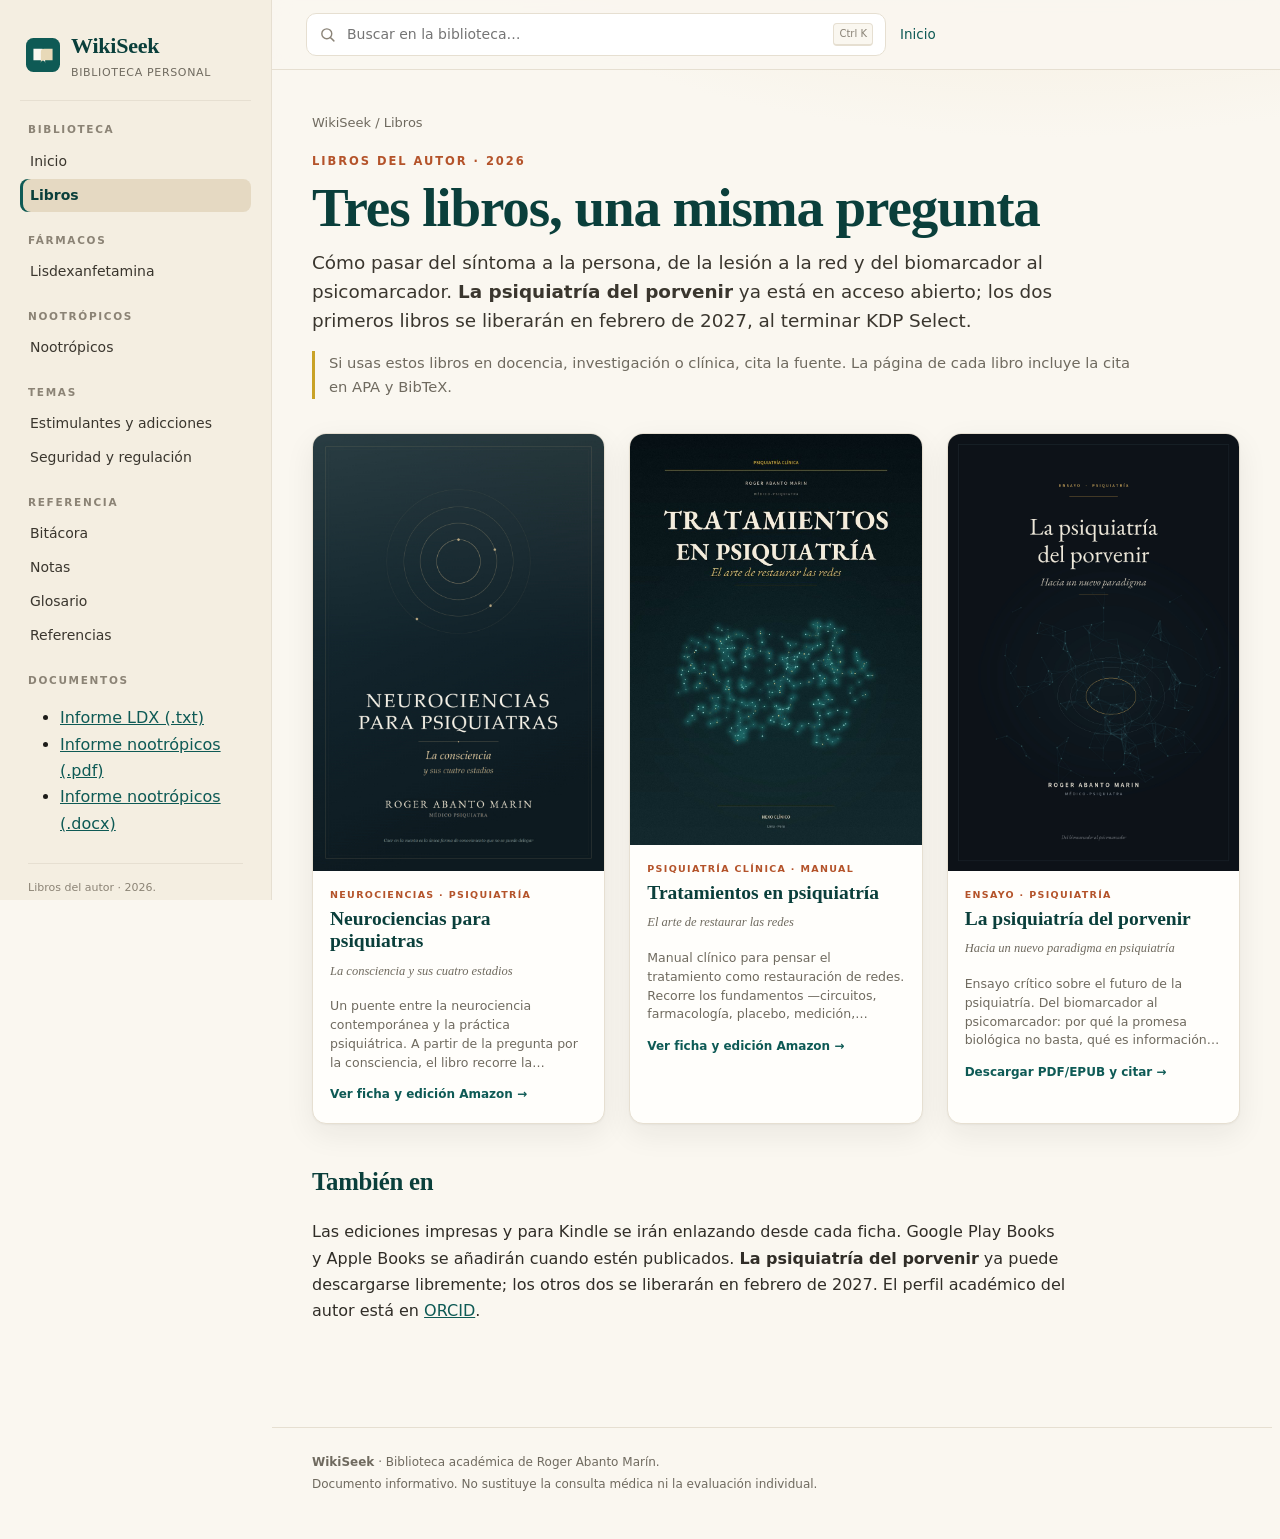
==== libros/index.html @ d5ec1b9a "WikiSeek: sitio publico, libro La psiquiatria del porvenir y metadatos" ====
<!doctype html>
<html lang="es">
<head>
<meta charset="utf-8">
<meta name="viewport" content="width=device-width, initial-scale=1">
<title>Libros · WikiSeek</title>
<meta name="description" content="Los tres libros de Roger Abanto Marín: Neurociencias para psiquiatras, Tratamientos en psiquiatría y La psiquiatría del porvenir. El tercero ya está en acceso abierto.">
<link rel="icon" href="data:image/svg+xml,%3Csvg xmlns='http://www.w3.org/2000/svg' viewBox='0 0 64 64'%3E%3Crect width='64' height='64' rx='14' fill='%230e5a55'/%3E%3Cpath d='M14 20h16c4 0 6 2 6 6v22c0-4-2-6-6-6H14z' fill='%23faf7f0'/%3E%3Cpath d='M50 20H34c-4 0-6 2-6 6v22c0-4 2-6 6-6h16z' fill='%23e8d9b8'/%3E%3C/svg%3E">
<link rel="stylesheet" href="../assets/style.css">
<link rel="stylesheet" href="libros.css">

</head>
<body data-page="libros">
<a class="skip" href="#contenido">Saltar al contenido</a>
<div class="layout">
  <aside class="sidebar" id="sidebar">
  <a class="brand" href="../index.html">
    <span class="brand-mark" aria-hidden="true">
      <svg viewBox="0 0 64 64" width="34" height="34"><rect width="64" height="64" rx="14" fill="#0e5a55"/><path d="M14 20h16c4 0 6 2 6 6v22c0-4-2-6-6-6H14z" fill="#faf7f0"/><path d="M50 20H34c-4 0-6 2-6 6v22c0-4 2-6 6-6h16z" fill="#e8d9b8"/></svg>
    </span>
    <span><strong>WikiSeek</strong><small>Biblioteca personal</small></span>
  </a>
  <nav class="nav" aria-label="Navegación principal">
<p class="nav-label">Biblioteca</p><ul>
<li><a href="../index.html">Inicio</a></li>
<li><a class="active" href="index.html">Libros</a></li>
</ul>
<p class="nav-label">Fármacos</p><ul>
<li><a href="../articulos/lisdexanfetamina.html">Lisdexanfetamina</a></li>
</ul>
<p class="nav-label">Nootrópicos</p><ul>
<li><a href="../articulos/nootropicos.html">Nootrópicos</a></li>
</ul>
<p class="nav-label">Temas</p><ul>
<li><a href="../articulos/adicciones.html">Estimulantes y adicciones</a></li>
<li><a href="../articulos/seguridad.html">Seguridad y regulación</a></li>
</ul>
<p class="nav-label">Referencia</p><ul>
<li><a href="../articulos/bitacora.html">Bitácora</a></li>
<li><a href="../articulos/notas.html">Notas</a></li>
<li><a href="../articulos/glosario.html">Glosario</a></li>
<li><a href="../articulos/referencias.html">Referencias</a></li>
</ul>
</nav>
<p class="nav-label">Documentos</p><ul class="docs">
<li><a href="../documentos/lisdexanfetamina.txt">Informe LDX (.txt)</a></li>
<li><a href="../documentos/nootropicos.pdf">Informe nootrópicos (.pdf)</a></li>
<li><a href="../documentos/nootropicos.docx">Informe nootrópicos (.docx)</a></li>
</ul>
  <p class="side-foot">Libros del autor · 2026.<br>El tercer libro, en acceso abierto.</p>
</aside>
  <div class="main">
    <header class="topbar">
  <button class="menu-btn" id="menuBtn" aria-label="Abrir menú" aria-expanded="false">☰</button>
  <form class="search" role="search" action="../index.html" method="get">
    <svg viewBox="0 0 24 24" width="17" height="17" aria-hidden="true"><circle cx="11" cy="11" r="7" fill="none" stroke="currentColor" stroke-width="2"/><path d="M16.5 16.5 21 21" stroke="currentColor" stroke-width="2" stroke-linecap="round"/></svg>
    <input id="qTop" name="q" type="search" placeholder="Buscar en la biblioteca…" autocomplete="off" aria-label="Buscar">
    <kbd>Ctrl K</kbd>
  </form>
  <a class="toplink" href="../index.html">Inicio</a>
</header>
    <main id="contenido" class="content">
      <p class="crumb"><a href="../index.html">WikiSeek</a> / Libros</p>
      <section class="books-hero">
        <p class="kicker">Libros del autor · 2026</p>
        <h1>Tres libros, una misma pregunta</h1>
        <p class="lede">Cómo pasar del síntoma a la persona, de la lesión a la red y del biomarcador al psicomarcador. <strong>La psiquiatría del porvenir</strong> ya está en acceso abierto; los dos primeros libros se liberarán en febrero de 2027, al terminar KDP Select.</p>
        <p class="books-note">Si usas estos libros en docencia, investigación o clínica, cita la fuente. La página de cada libro incluye la cita en APA y BibTeX.</p>
      </section>
      <div class="book-grid">
        <a class="book-card" href="neurociencias.html">
  <img src="portadas/neurociencias.jpg" alt="Portada de Neurociencias para psiquiatras">
  <div class="book-card-body">
    <span class="book-tag">Neurociencias · Psiquiatría</span>
    <h3>Neurociencias para psiquiatras</h3>
    <p class="book-card-sub">La consciencia y sus cuatro estadios</p>
    <p>Un puente entre la neurociencia contemporánea y la práctica psiquiátrica. A partir de la pregunta por la consciencia, el libro recorre la neurona, la plasticidad, el yo corporal, narrativo y agente, y los cuatro estadios que organizan la experiencia. Cada capítulo combina evidencia, casos clínicos y una escritura pensada para la guardia.</p>
    <span class="book-card-link">Ver ficha y edición Amazon →</span>
  </div>
</a><a class="book-card" href="tratamientos.html">
  <img src="portadas/tratamientos.jpg" alt="Portada de Tratamientos en psiquiatría">
  <div class="book-card-body">
    <span class="book-tag">Psiquiatría clínica · Manual</span>
    <h3>Tratamientos en psiquiatría</h3>
    <p class="book-card-sub">El arte de restaurar las redes</p>
    <p>Manual clínico para pensar el tratamiento como restauración de redes. Recorre los fundamentos —circuitos, farmacología, placebo, medición, polifarmacia— y los grandes síndromes, con énfasis en decisiones reales: qué combinar, cuándo cambiar, cómo medir y cuándo retirar.</p>
    <span class="book-card-link">Ver ficha y edición Amazon →</span>
  </div>
</a><a class="book-card" href="porvenir.html">
  <img src="portadas/porvenir.jpg" alt="Portada de La psiquiatría del porvenir">
  <div class="book-card-body">
    <span class="book-tag">Ensayo · Psiquiatría</span>
    <h3>La psiquiatría del porvenir</h3>
    <p class="book-card-sub">Hacia un nuevo paradigma en psiquiatría</p>
    <p>Ensayo crítico sobre el futuro de la psiquiatría. Del biomarcador al psicomarcador: por qué la promesa biológica no basta, qué es información, cómo se propaga en la red y qué programa de investigación podría reemplazar el modelo actual.</p>
    <span class="book-card-link">Descargar PDF/EPUB y citar →</span>
  </div>
</a>
      </div>
      <section class="book-section">
        <h2>También en</h2>
        <p class="book-prose">Las ediciones impresas y para Kindle se irán enlazando desde cada ficha. Google Play Books y Apple Books se añadirán cuando estén publicados. <strong>La psiquiatría del porvenir</strong> ya puede descargarse libremente; los otros dos se liberarán en febrero de 2027. El perfil académico del autor está en <a href="https://orcid.org/0000-0003-4828-6290" target="_blank" rel="noopener">ORCID</a>.</p>
      </section>
    </main>
    <footer class="foot">
  <p><strong>WikiSeek</strong> · Biblioteca académica de Roger Abanto Marín.</p>
  <p>Documento informativo. No sustituye la consulta médica ni la evaluación individual.</p>
</footer>
  </div>
</div>
<script src="../assets/search.js"></script>
</body>
</html>
---- assets/style.css ----
:root {
  --paper: #faf7f0;
  --panel: #fffefb;
  --ink: #1d1c19;
  --muted: #6f6a5f;
  --line: #e6dfd1;
  --accent: #0e5a55;
  --accent-ink: #0a3f3b;
  --warm: #b4532a;
  --gold: #c9a227;
  --shadow: 0 1px 2px rgba(29, 28, 25, .04), 0 10px 30px rgba(29, 28, 25, .07);
  --serif: Georgia, "Iowan Old Style", "Times New Roman", serif;
  --sans: Inter, system-ui, -apple-system, "Segoe UI", Roboto, Arial, sans-serif;
  --mono: "SFMono-Regular", Consolas, "Liberation Mono", monospace;
}

* { box-sizing: border-box; }

html { scroll-behavior: smooth; }

body {
  margin: 0;
  background:
    radial-gradient(1100px 520px at 82% -12%, #f1e7d2 0%, transparent 62%),
    var(--paper);
  color: var(--ink);
  font-family: var(--sans);
  font-size: 16px;
  line-height: 1.65;
  -webkit-font-smoothing: antialiased;
}

a { color: var(--accent); }

mark {
  background: #f6e3a8;
  color: inherit;
  padding: 0 2px;
  border-radius: 3px;
}

.skip {
  position: absolute;
  left: -9999px;
  top: 0;
  background: var(--accent);
  color: #fff;
  padding: 10px 16px;
  z-index: 100;
}
.skip:focus { left: 8px; top: 8px; }

.layout { min-height: 100vh; }

/* ------------------------------------------------------------ sidebar */
.sidebar {
  position: fixed;
  inset: 0 auto 0 0;
  width: 272px;
  padding: 26px 20px 30px;
  background: #f4eee1;
  border-right: 1px solid var(--line);
  overflow-y: auto;
  z-index: 40;
}

.brand {
  display: flex;
  align-items: center;
  gap: 11px;
  text-decoration: none;
  color: var(--ink);
  padding: 2px 6px 18px;
  border-bottom: 1px solid var(--line);
}
.brand-mark { display: flex; }
.brand strong {
  display: block;
  font-family: var(--serif);
  font-size: 22px;
  letter-spacing: -.01em;
  color: var(--accent-ink);
}
.brand small {
  display: block;
  font-size: 11px;
  color: var(--muted);
  letter-spacing: .06em;
  text-transform: uppercase;
}

.nav-label {
  margin: 20px 8px 6px;
  font-size: 10.5px;
  font-weight: 700;
  letter-spacing: .16em;
  text-transform: uppercase;
  color: #8b8375;
}

.nav ul { list-style: none; margin: 0; padding: 0; }
.nav li { margin: 1px 0; }
.nav a {
  display: block;
  padding: 7px 10px;
  border-radius: 8px;
  color: #3a362e;
  text-decoration: none;
  font-size: 14px;
  line-height: 1.35;
}
.nav a:hover { background: #ebe2d0; color: var(--accent-ink); }
.nav a.active {
  background: #e5d9c2;
  color: var(--accent-ink);
  font-weight: 600;
  box-shadow: inset 3px 0 0 var(--accent);
}
.nav .docs a { font-size: 13px; color: #4e493f; }
.nav .docs a::before { content: "↧ "; color: var(--warm); }

.side-foot {
  margin: 26px 8px 0;
  padding-top: 16px;
  border-top: 1px solid var(--line);
  font-size: 11px;
  line-height: 1.5;
  color: #8b8375;
}

/* ------------------------------------------------------------ topbar */
.main { margin-left: 272px; min-height: 100vh; }

.topbar {
  position: sticky;
  top: 0;
  z-index: 30;
  display: flex;
  align-items: center;
  gap: 14px;
  padding: 13px 34px;
  background: rgba(250, 247, 240, .9);
  backdrop-filter: blur(10px);
  border-bottom: 1px solid var(--line);
}

.menu-btn {
  display: none;
  border: 1px solid var(--line);
  background: #fff;
  color: var(--accent-ink);
  font-size: 18px;
  line-height: 1;
  padding: 6px 10px;
  border-radius: 8px;
  cursor: pointer;
}

.search {
  flex: 1;
  max-width: 580px;
  display: flex;
  align-items: center;
  gap: 9px;
  padding: 8px 12px;
  background: #fff;
  border: 1px solid var(--line);
  border-radius: 10px;
  color: #8a8377;
}
.search input {
  flex: 1;
  min-width: 0;
  border: 0;
  outline: 0;
  background: transparent;
  font: inherit;
  font-size: 14px;
  color: var(--ink);
}
.search kbd {
  font-family: var(--sans);
  font-size: 10px;
  color: #8a8377;
  border: 1px solid var(--line);
  border-bottom-width: 2px;
  border-radius: 4px;
  padding: 2px 5px;
  background: #faf7f0;
  white-space: nowrap;
}
.toplink {
  font-size: 13.5px;
  text-decoration: none;
  color: var(--accent);
  white-space: nowrap;
}

.content { padding: 38px 40px 64px; max-width: 1160px; }

/* ------------------------------------------------------------ hero */
.hero { max-width: 880px; padding: 20px 0 6px; }
.kicker {
  margin: 0 0 6px;
  font-size: 11.5px;
  font-weight: 700;
  letter-spacing: .17em;
  text-transform: uppercase;
  color: var(--warm);
}
.hero h1 {
  margin: 4px 0 16px;
  font-family: var(--serif);
  font-weight: 700;
  font-size: clamp(46px, 6vw, 68px);
  line-height: 1.02;
  letter-spacing: -.025em;
  color: var(--accent-ink);
}
.lede {
  font-size: 19px;
  line-height: 1.6;
  color: #3b382f;
  max-width: 720px;
  margin: 0 0 8px;
}

.hero-search {
  display: flex;
  align-items: center;
  gap: 10px;
  margin: 28px 0 12px;
  padding: 10px 12px;
  max-width: 700px;
  background: #fff;
  border: 1px solid var(--line);
  border-radius: 14px;
  box-shadow: var(--shadow);
  color: #8a8377;
}
.hero-search input {
  flex: 1;
  min-width: 0;
  border: 0;
  outline: 0;
  background: transparent;
  font: inherit;
  font-size: 16px;
  color: var(--ink);
}
.hero-search button {
  border: 0;
  background: var(--accent);
  color: #fff;
  font: inherit;
  font-size: 13.5px;
  font-weight: 600;
  padding: 9px 16px;
  border-radius: 9px;
  cursor: pointer;
}
.hero-search button:hover { background: var(--accent-ink); }
.stats { font-size: 13px; color: var(--muted); margin: 10px 0 0; }

/* ------------------------------------------------------------ cards */
.explore { margin-top: 34px; }

.chips { display: flex; flex-wrap: wrap; gap: 8px; margin-bottom: 18px; }
.chip {
  border: 1px solid var(--line);
  background: #fff;
  color: #4a463d;
  font: inherit;
  font-size: 13px;
  padding: 7px 14px;
  border-radius: 999px;
  cursor: pointer;
}
.chip:hover { border-color: #c9bda5; }
.chip.active { background: var(--accent); border-color: var(--accent); color: #fff; }

.grid {
  display: grid;
  grid-template-columns: repeat(2, minmax(0, 1fr));
  gap: 18px;
}

.card {
  display: block;
  padding: 22px 22px 18px;
  background: var(--panel);
  border: 1px solid var(--line);
  border-radius: 16px;
  text-decoration: none;
  color: inherit;
  transition: transform .15s ease, box-shadow .15s ease, border-color .15s ease;
}
.card:hover {
  transform: translateY(-2px);
  box-shadow: var(--shadow);
  border-color: #cfc3aa;
}
.card-cat {
  font-size: 10.5px;
  font-weight: 700;
  letter-spacing: .15em;
  text-transform: uppercase;
  color: var(--warm);
}
.card h2 {
  margin: 8px 0 7px;
  font-family: var(--serif);
  font-size: 25px;
  line-height: 1.15;
  color: var(--accent-ink);
}
.card p { margin: 0 0 12px; font-size: 14px; line-height: 1.55; color: #575247; }
.card-meta { font-size: 12px; color: var(--muted); }

.empty { padding: 34px 10px; text-align: center; color: var(--muted); }

.howto {
  margin-top: 58px;
  padding-top: 26px;
  border-top: 1px solid var(--line);
  max-width: 1000px;
}
.howto h2 {
  font-family: var(--serif);
  font-size: 28px;
  margin: 0 0 16px;
  color: var(--accent-ink);
}
.howto-grid {
  display: grid;
  grid-template-columns: repeat(3, minmax(0, 1fr));
  gap: 22px;
}
.howto h3 { margin: 0 0 6px; font-size: 14px; letter-spacing: .02em; }
.howto p { margin: 0; font-size: 14px; color: #565147; line-height: 1.6; }
kbd {
  font-family: var(--sans);
  font-size: 11px;
  border: 1px solid var(--line);
  border-bottom-width: 2px;
  border-radius: 4px;
  padding: 1px 5px;
  background: #fff;
}

/* ------------------------------------------------------------ artículo */
.article { max-width: 1100px; }

.art-head {
  max-width: 840px;
  padding-bottom: 22px;
  margin-bottom: 26px;
  border-bottom: 1px solid var(--line);
}
.art-head h1 {
  margin: 6px 0 12px;
  font-family: var(--serif);
  font-size: clamp(34px, 4.4vw, 50px);
  line-height: 1.05;
  letter-spacing: -.02em;
  color: var(--accent-ink);
}
.art-meta { margin: 12px 0 0; font-size: 12.5px; color: var(--muted); }

.art-grid {
  display: grid;
  grid-template-columns: 218px minmax(0, 1fr);
  gap: 40px;
  align-items: start;
}
.art-grid.no-toc { grid-template-columns: minmax(0, 1fr); }

.toc {
  position: sticky;
  top: 82px;
  padding-left: 15px;
  border-left: 2px solid var(--line);
  font-size: 13px;
  max-height: calc(100vh - 120px);
  overflow-y: auto;
}
.toc-title {
  margin: 0 0 8px;
  font-size: 10.5px;
  font-weight: 700;
  letter-spacing: .15em;
  text-transform: uppercase;
  color: #8b8375;
}
.toc ol { list-style: none; margin: 0; padding: 0; }
.toc li { margin: 4px 0; line-height: 1.35; }
.toc a { color: #5c574c; text-decoration: none; font-size: 12.5px; }
.toc a:hover { color: var(--accent); }
.toc .lvl-4 { padding-left: 11px; }
.toc .lvl-4 a { font-size: 11.5px; color: #7b7468; }

.prose {
  max-width: 770px;
  font-size: 16.5px;
  line-height: 1.75;
  color: #26241f;
}
.prose h2 {
  margin: 44px 0 14px;
  padding-bottom: 8px;
  border-bottom: 1px solid var(--line);
  font-family: var(--serif);
  font-size: 30px;
  line-height: 1.15;
  color: var(--accent-ink);
  scroll-margin-top: 92px;
}
.prose h3 {
  margin: 32px 0 10px;
  font-family: var(--serif);
  font-size: 22px;
  line-height: 1.2;
  color: #1f3d39;
  scroll-margin-top: 92px;
}
.prose h4 {
  margin: 24px 0 8px;
  font-size: 17px;
  color: #222;
  scroll-margin-top: 92px;
}
.prose p { margin: 0 0 14px; }
.prose ul, .prose ol { margin: 0 0 16px 22px; padding: 0; }
.prose li { margin: 6px 0; }
.prose a { color: var(--accent); text-underline-offset: 2px; }
.prose strong { color: #141310; }
.prose em { color: #3d3a33; }

.prose blockquote {
  margin: 22px 0;
  padding: 14px 18px;
  background: #f3ecdc;
  border-left: 3px solid var(--warm);
  border-radius: 0 10px 10px 0;
  color: #4a4437;
}
.prose blockquote p { margin: 0; }

.prose code {
  font-family: var(--mono);
  font-size: 13.5px;
  background: #f0eadc;
  padding: 1px 5px;
  border-radius: 4px;
}

pre.ascii {
  margin: 22px 0;
  padding: 14px 16px;
  background: #f6f1e6;
  border: 1px solid var(--line);
  border-radius: 10px;
  font-family: var(--mono);
  font-size: 11.5px;
  line-height: 1.35;
  white-space: pre;
  overflow-x: auto;
}

.tabla-wrap { margin: 22px 0; overflow-x: auto; }
table.data {
  width: 100%;
  border-collapse: collapse;
  background: #fff;
  border: 1px solid var(--line);
  font-size: 13px;
  line-height: 1.45;
}
table.data th {
  background: #124f49;
  color: #fff;
  text-align: left;
  padding: 8px 10px;
  font-size: 12px;
  font-weight: 600;
  letter-spacing: .02em;
  vertical-align: bottom;
}
table.data td {
  padding: 8px 10px;
  border-top: 1px solid #eee7d8;
  vertical-align: top;
}
table.data tbody tr:nth-child(even) td { background: #fbf8f0; }

.cite {
  font-size: .72em;
  font-weight: 600;
  color: var(--warm);
  text-decoration: none;
  vertical-align: super;
  line-height: 0;
}
.cite:hover { text-decoration: underline; }

ol.refs { margin-left: 20px; }
ol.refs li { margin: 9px 0; font-size: 13.5px; line-height: 1.55; }
.prose p.ref {
  margin: 0 0 9px;
  padding-left: 2.3em;
  text-indent: -2.3em;
  font-size: 13.5px;
  line-height: 1.55;
}
.prose p.num {
  padding-left: 1.8em;
  text-indent: -1.8em;
}

.related {
  display: flex;
  flex-wrap: wrap;
  gap: 9px;
  margin: 44px 0 6px;
  padding-top: 18px;
  border-top: 1px solid var(--line);
}
.related a {
  padding: 8px 14px;
  background: #fff;
  border: 1px solid var(--line);
  border-radius: 999px;
  font-size: 13px;
  text-decoration: none;
  color: var(--accent);
}
.related a:hover { border-color: var(--accent); }

.back { margin: 26px 0 10px; font-size: 14px; }
.back a { text-decoration: none; }

/* ------------------------------------------------------------ pie */
.foot {
  max-width: 1000px;
  padding: 22px 40px 42px;
  border-top: 1px solid var(--line);
  font-size: 12px;
  line-height: 1.6;
  color: var(--muted);
}
.foot p { margin: 3px 0; }

/* ------------------------------------------------------------ progreso */
.progress {
  position: fixed;
  top: 0;
  left: 0;
  height: 3px;
  background: var(--accent);
  width: 0;
  z-index: 60;
  transition: width .08s linear;
}

/* ------------------------------------------------------------ responsive */
@media (max-width: 1080px) {
  .art-grid { grid-template-columns: 1fr; gap: 18px; }
  .toc {
    position: static;
    max-height: none;
    border-left: 0;
    border-top: 1px solid var(--line);
    border-bottom: 1px solid var(--line);
    padding: 14px 0;
  }
  .toc ol { columns: 2; column-gap: 24px; }
}

@media (max-width: 920px) {
  .sidebar { transform: translateX(-102%); transition: transform .22s ease; box-shadow: var(--shadow); }
  .sidebar.open { transform: translateX(0); }
  .main { margin-left: 0; }
  .menu-btn { display: inline-block; }
  .scrim {
    position: fixed; inset: 0; background: rgba(20, 18, 14, .35);
    z-index: 35; opacity: 0; pointer-events: none; transition: opacity .2s;
  }
  .scrim.show { opacity: 1; pointer-events: auto; }
}

@media (max-width: 720px) {
  .grid { grid-template-columns: 1fr; }
  .howto-grid { grid-template-columns: 1fr; }
  .content { padding: 24px 18px 52px; }
  .topbar { padding: 11px 14px; }
  .search kbd { display: none; }
  .hero h1 { font-size: 44px; }
  .lede { font-size: 17px; }
  .art-head h1 { font-size: 34px; }
  .prose { font-size: 16px; }
  .prose h2 { font-size: 26px; }
  .prose h3 { font-size: 20px; }
  .foot { padding: 18px 18px 34px; }
  .toc ol { columns: 1; }
}

@media print {
  body { background: #fff; }
  .sidebar, .topbar, .foot, .related, .back, .toc, .progress, .skip { display: none !important; }
  .main { margin: 0; }
  .content { padding: 0; max-width: none; }
  .article, .prose { max-width: none; }
  .prose a { color: #000; text-decoration: none; }
  table.data { font-size: 10px; }
}
---- libros/libros.css ----
:root{
  --book-shadow: 0 18px 44px rgba(20, 35, 32, .16);
}
.crumb{font-size:13px;color:var(--muted);margin:4px 0 18px}
.crumb a{color:var(--muted);text-decoration:none}
.crumb a:hover{color:var(--accent)}
.books-hero{max-width:820px;margin:8px 0 34px}
.books-hero h1{font-family:var(--serif);font-size:clamp(2.1rem,4.3vw,3.5rem);line-height:1.05;letter-spacing:-.02em;margin:.15em 0 .2em;color:var(--accent-ink)}
.books-hero .lede{font-size:1.15rem;color:#3a362e;max-width:70ch}
.books-note{font-size:.92rem;color:var(--muted);border-left:3px solid var(--gold);padding-left:14px}
.book-detail{max-width:1080px}
.book-hero{display:grid;grid-template-columns:300px minmax(0,1fr);gap:46px;align-items:start;margin:8px 0 30px}
.book-cover{margin:0;position:sticky;top:24px}
.book-cover img{width:100%;height:auto;display:block;border-radius:5px;box-shadow:var(--book-shadow);border:1px solid rgba(0,0,0,.08)}
.book-kicker{font-size:10.5px;letter-spacing:.18em;text-transform:uppercase;font-weight:700;color:var(--warm);margin:0 0 10px}
.book-info h1{font-family:var(--serif);font-size:clamp(2rem,4vw,3.3rem);line-height:1.04;letter-spacing:-.02em;margin:0 0 8px;color:var(--accent-ink)}
.book-sub{font-family:var(--serif);font-style:italic;font-size:clamp(1.15rem,2vw,1.55rem);line-height:1.25;color:#5b5346;margin:0 0 12px}
.book-byline{font-size:.95rem;color:var(--muted);margin:0 0 16px}
.book-meta{display:flex;flex-wrap:wrap;gap:7px;margin:0 0 20px}
.book-meta span{font-size:11.5px;letter-spacing:.02em;background:#f1e9d8;border:1px solid #e2d7c2;color:#4b4438;padding:4px 9px;border-radius:999px}
.book-actions{display:flex;flex-wrap:wrap;gap:10px;margin:0 0 16px}
.btn{display:inline-flex;align-items:center;gap:8px;text-decoration:none;border-radius:9px;padding:11px 15px;font-size:14px;font-weight:600;line-height:1.2;transition:transform .15s ease, box-shadow .15s ease}
.btn small{font-weight:400;opacity:.75;font-size:11px}
.btn:hover{transform:translateY(-1px)}
.btn-primary{background:var(--accent);color:#fff;box-shadow:0 8px 20px rgba(14,90,85,.18)}
.btn-primary:hover{background:var(--accent-ink)}
.btn-ghost{background:var(--panel);color:var(--accent-ink);border:1px solid var(--line)}
.btn-ghost:hover{border-color:#cfc3ac;box-shadow:var(--shadow)}
.book-doi{font-size:13px;color:#4e493f;margin:0 0 12px;padding:7px 10px;background:#f1e9d8;border-left:3px solid var(--gold);border-radius:0 6px 6px 0}
.book-doi a{color:var(--accent);text-decoration:none}
.book-note{font-size:.88rem;color:var(--muted);max-width:60ch;margin:0 0 10px}
.book-links{font-size:.9rem;color:var(--muted);margin:0}
.book-links a{color:var(--accent);text-decoration:none}
.book-section{margin:38px 0}
.book-section h2{font-family:var(--serif);font-size:1.55rem;color:var(--accent-ink);margin:0 0 12px;letter-spacing:-.01em}
.book-prose{max-width:74ch;color:#302d27}
.book-prose p{margin:0 0 1em}
.toc-box,.bib-box{background:#fbf7ee;border:1px solid var(--line);border-radius:12px;padding:12px 18px}
.toc-box summary,.bib-box summary{cursor:pointer;font-weight:600;color:var(--accent-ink);font-size:14px}
.toc-list{margin:14px 0 4px;padding-left:1.3em;columns:2;column-gap:34px;color:#3a362e;font-size:14px}
.toc-list li{margin:0 0 7px;break-inside:avoid}
.toc-list .toc-part{list-style:none;margin-left:-1.3em;font-weight:700;color:var(--warm);font-size:11px;letter-spacing:.08em;text-transform:uppercase;padding-top:8px}
.bib-box{margin-top:12px}
.bib-box pre{white-space:pre-wrap;font-family:var(--mono);font-size:12.5px;line-height:1.55;color:#3a362e;margin:12px 0 0}
.book-cite{background:#f4eee1;border-left:3px solid var(--gold);padding:14px 18px;font-family:var(--mono);font-size:13px;line-height:1.6;color:#332f27;max-width:80ch}
.keywords{color:var(--muted);font-size:14px}
.license{font-size:12.5px;color:var(--muted);border-top:1px solid var(--line);padding-top:18px;margin-top:34px;max-width:80ch}
.back{margin:30px 0 10px}
.back a{text-decoration:none;color:var(--accent)}
.book-grid{display:grid;grid-template-columns:repeat(3,minmax(0,1fr));gap:24px;margin:26px 0 8px}
.book-card{display:flex;flex-direction:column;background:var(--panel);border:1px solid var(--line);border-radius:14px;overflow:hidden;text-decoration:none;color:inherit;box-shadow:var(--shadow);transition:transform .18s ease, box-shadow .18s ease}
.book-card:hover{transform:translateY(-3px);box-shadow:0 18px 40px rgba(29,28,25,.12)}
.book-card img{width:100%;height:auto;display:block;background:#0e1517}
.book-card-body{padding:16px 17px 18px;display:flex;flex-direction:column;gap:5px}
.book-tag{font-size:9.5px;letter-spacing:.14em;text-transform:uppercase;font-weight:700;color:var(--warm)}
.book-card h3{font-family:var(--serif);font-size:1.22rem;line-height:1.15;margin:0;color:var(--accent-ink)}
.book-card-sub{font-family:var(--serif);font-style:italic;font-size:.95rem;color:#6a6152;margin:0}
.book-card p{font-size:12.5px;color:var(--muted);margin:4px 0 8px;line-height:1.5;display:-webkit-box;-webkit-line-clamp:4;-webkit-box-orient:vertical;overflow:hidden}
.book-card-link{font-size:12px;font-weight:600;color:var(--accent);margin-top:auto}
.home-books{margin:38px 0 10px;padding:28px 0 6px;border-top:1px solid var(--line)}
.home-books-head{max-width:760px;margin-bottom:8px}
.home-books-head h2{font-family:var(--serif);font-size:clamp(1.6rem,3vw,2.2rem);color:var(--accent-ink);margin:.1em 0 .2em;letter-spacing:-.01em}
.home-books-head p{color:var(--muted);margin:0}
.home-books-link{margin:20px 0 0}
.home-books-link a{font-weight:600;text-decoration:none}
@media(max-width:980px){
  .book-hero{grid-template-columns:240px minmax(0,1fr);gap:28px}
  .book-grid{grid-template-columns:repeat(2,minmax(0,1fr))}
  .toc-list{columns:1}
}
@media(max-width:700px){
  .book-hero{grid-template-columns:1fr;gap:24px}
  .book-cover{position:static;max-width:250px}
  .book-grid{grid-template-columns:1fr}
  .book-actions .btn{width:100%;justify-content:center}
}
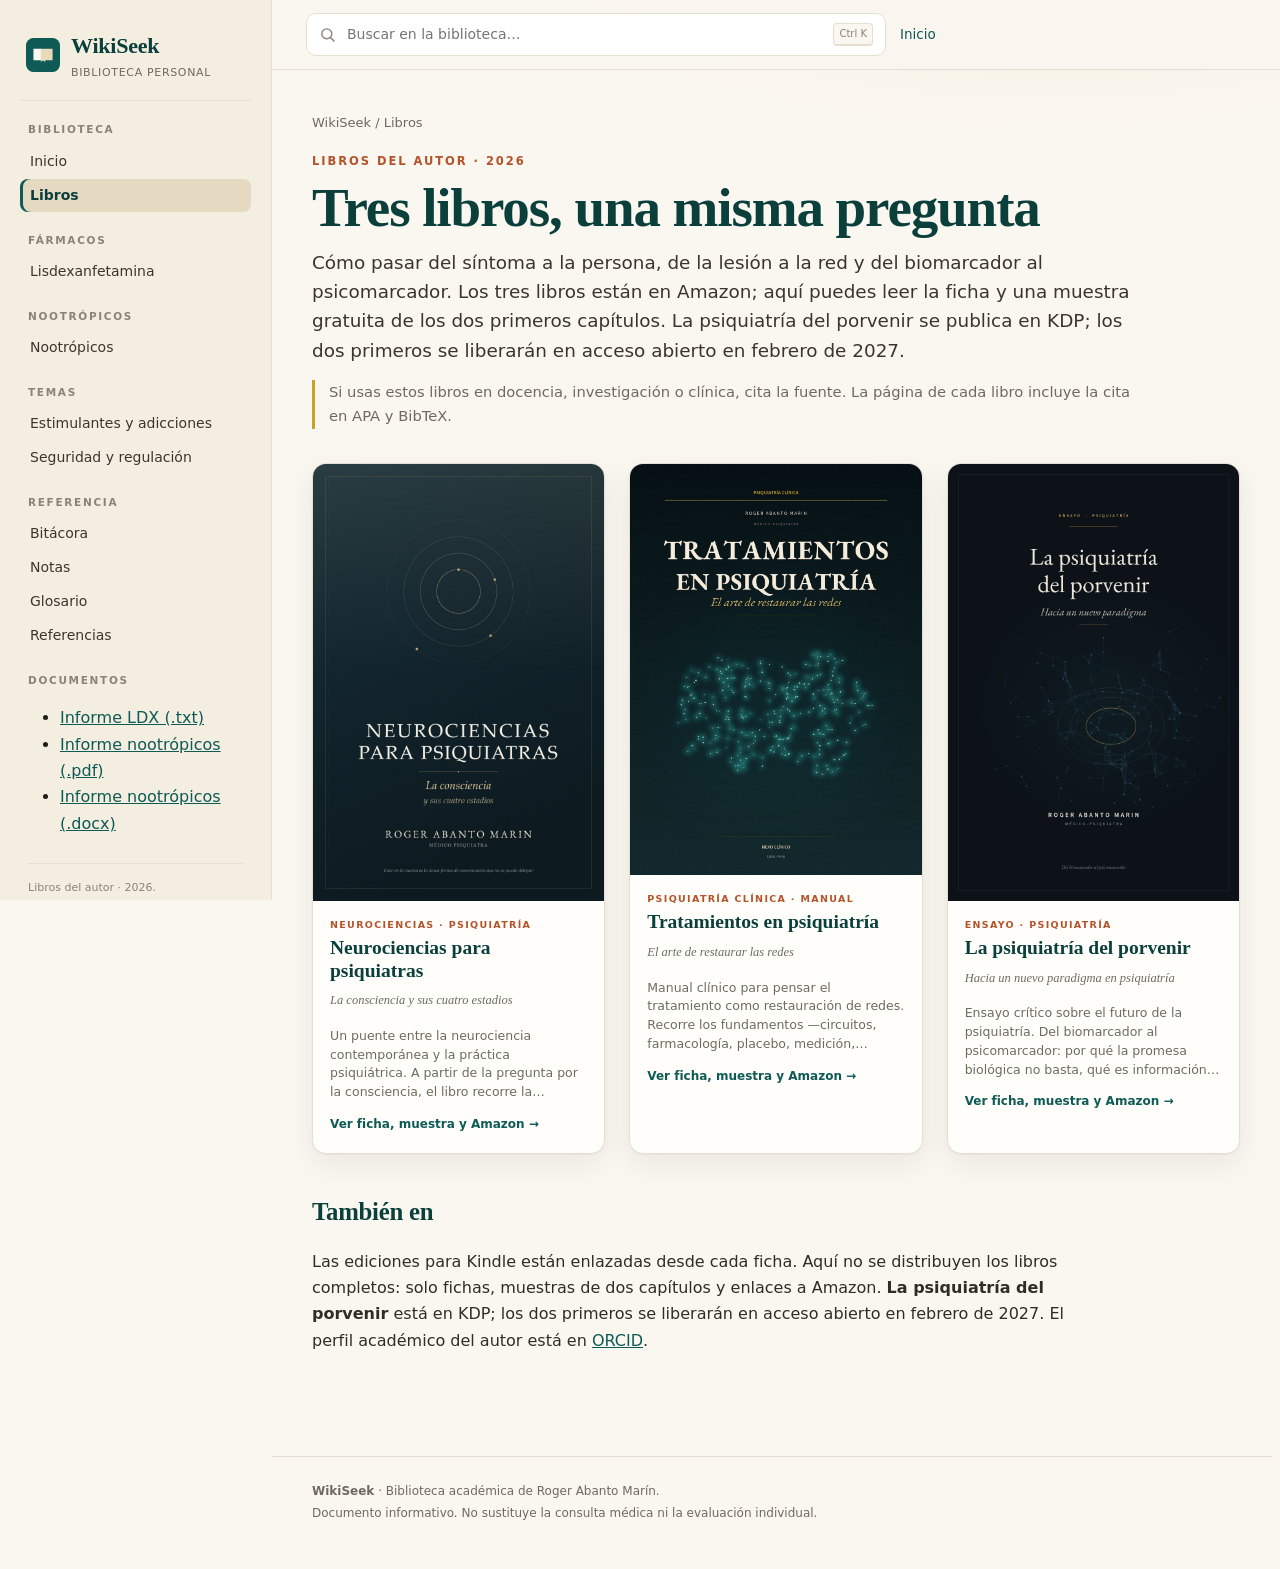
==== commit 3d63fe92: "WikiSeek: actualizar libros/index.html" ====
--- a/libros/index.html
+++ b/libros/index.html
@@ -4,7 +4,7 @@
 <meta charset="utf-8">
 <meta name="viewport" content="width=device-width, initial-scale=1">
 <title>Libros · WikiSeek</title>
-<meta name="description" content="Los tres libros de Roger Abanto Marín: Neurociencias para psiquiatras, Tratamientos en psiquiatría y La psiquiatría del porvenir. El tercero ya está en acceso abierto.">
+<meta name="description" content="Los tres libros de Roger Abanto Marín: Neurociencias para psiquiatras, Tratamientos en psiquiatría y La psiquiatría del porvenir. Fichas, muestras de dos capítulos y enlaces a Amazon.">
 <link rel="icon" href="data:image/svg+xml,%3Csvg xmlns='http://www.w3.org/2000/svg' viewBox='0 0 64 64'%3E%3Crect width='64' height='64' rx='14' fill='%230e5a55'/%3E%3Cpath d='M14 20h16c4 0 6 2 6 6v22c0-4-2-6-6-6H14z' fill='%23faf7f0'/%3E%3Cpath d='M50 20H34c-4 0-6 2-6 6v22c0-4 2-6 6-6h16z' fill='%23e8d9b8'/%3E%3C/svg%3E">
 <link rel="stylesheet" href="../assets/style.css">
 <link rel="stylesheet" href="libros.css">
@@ -47,7 +47,7 @@
 <li><a href="../documentos/nootropicos.pdf">Informe nootrópicos (.pdf)</a></li>
 <li><a href="../documentos/nootropicos.docx">Informe nootrópicos (.docx)</a></li>
 </ul>
-  <p class="side-foot">Libros del autor · 2026.<br>El tercer libro, en acceso abierto.</p>
+  <p class="side-foot">Libros del autor · 2026.<br>Fichas, muestras y Amazon.</p>
 </aside>
   <div class="main">
     <header class="topbar">
@@ -64,7 +64,7 @@
       <section class="books-hero">
         <p class="kicker">Libros del autor · 2026</p>
         <h1>Tres libros, una misma pregunta</h1>
-        <p class="lede">Cómo pasar del síntoma a la persona, de la lesión a la red y del biomarcador al psicomarcador. <strong>La psiquiatría del porvenir</strong> ya está en acceso abierto; los dos primeros libros se liberarán en febrero de 2027, al terminar KDP Select.</p>
+        <p class="lede">Cómo pasar del síntoma a la persona, de la lesión a la red y del biomarcador al psicomarcador. Los tres libros están en Amazon; aquí puedes leer la ficha y una muestra gratuita de los dos primeros capítulos. La psiquiatría del porvenir se publica en KDP; los dos primeros se liberarán en acceso abierto en febrero de 2027.</p>
         <p class="books-note">Si usas estos libros en docencia, investigación o clínica, cita la fuente. La página de cada libro incluye la cita en APA y BibTeX.</p>
       </section>
       <div class="book-grid">
@@ -75,7 +75,7 @@
     <h3>Neurociencias para psiquiatras</h3>
     <p class="book-card-sub">La consciencia y sus cuatro estadios</p>
     <p>Un puente entre la neurociencia contemporánea y la práctica psiquiátrica. A partir de la pregunta por la consciencia, el libro recorre la neurona, la plasticidad, el yo corporal, narrativo y agente, y los cuatro estadios que organizan la experiencia. Cada capítulo combina evidencia, casos clínicos y una escritura pensada para la guardia.</p>
-    <span class="book-card-link">Ver ficha y edición Amazon →</span>
+    <span class="book-card-link">Ver ficha, muestra y Amazon →</span>
   </div>
 </a><a class="book-card" href="tratamientos.html">
   <img src="portadas/tratamientos.jpg" alt="Portada de Tratamientos en psiquiatría">
@@ -84,7 +84,7 @@
     <h3>Tratamientos en psiquiatría</h3>
     <p class="book-card-sub">El arte de restaurar las redes</p>
     <p>Manual clínico para pensar el tratamiento como restauración de redes. Recorre los fundamentos —circuitos, farmacología, placebo, medición, polifarmacia— y los grandes síndromes, con énfasis en decisiones reales: qué combinar, cuándo cambiar, cómo medir y cuándo retirar.</p>
-    <span class="book-card-link">Ver ficha y edición Amazon →</span>
+    <span class="book-card-link">Ver ficha, muestra y Amazon →</span>
   </div>
 </a><a class="book-card" href="porvenir.html">
   <img src="portadas/porvenir.jpg" alt="Portada de La psiquiatría del porvenir">
@@ -93,13 +93,13 @@
     <h3>La psiquiatría del porvenir</h3>
     <p class="book-card-sub">Hacia un nuevo paradigma en psiquiatría</p>
     <p>Ensayo crítico sobre el futuro de la psiquiatría. Del biomarcador al psicomarcador: por qué la promesa biológica no basta, qué es información, cómo se propaga en la red y qué programa de investigación podría reemplazar el modelo actual.</p>
-    <span class="book-card-link">Descargar PDF/EPUB y citar →</span>
+    <span class="book-card-link">Ver ficha, muestra y Amazon →</span>
   </div>
 </a>
       </div>
       <section class="book-section">
         <h2>También en</h2>
-        <p class="book-prose">Las ediciones impresas y para Kindle se irán enlazando desde cada ficha. Google Play Books y Apple Books se añadirán cuando estén publicados. <strong>La psiquiatría del porvenir</strong> ya puede descargarse libremente; los otros dos se liberarán en febrero de 2027. El perfil académico del autor está en <a href="https://orcid.org/0000-0003-4828-6290" target="_blank" rel="noopener">ORCID</a>.</p>
+        <p class="book-prose">Las ediciones para Kindle están enlazadas desde cada ficha. Aquí no se distribuyen los libros completos: solo fichas, muestras de dos capítulos y enlaces a Amazon. <strong>La psiquiatría del porvenir</strong> está en KDP; los dos primeros se liberarán en acceso abierto en febrero de 2027. El perfil académico del autor está en <a href="https://orcid.org/0000-0003-4828-6290" target="_blank" rel="noopener">ORCID</a>.</p>
       </section>
     </main>
     <footer class="foot">
